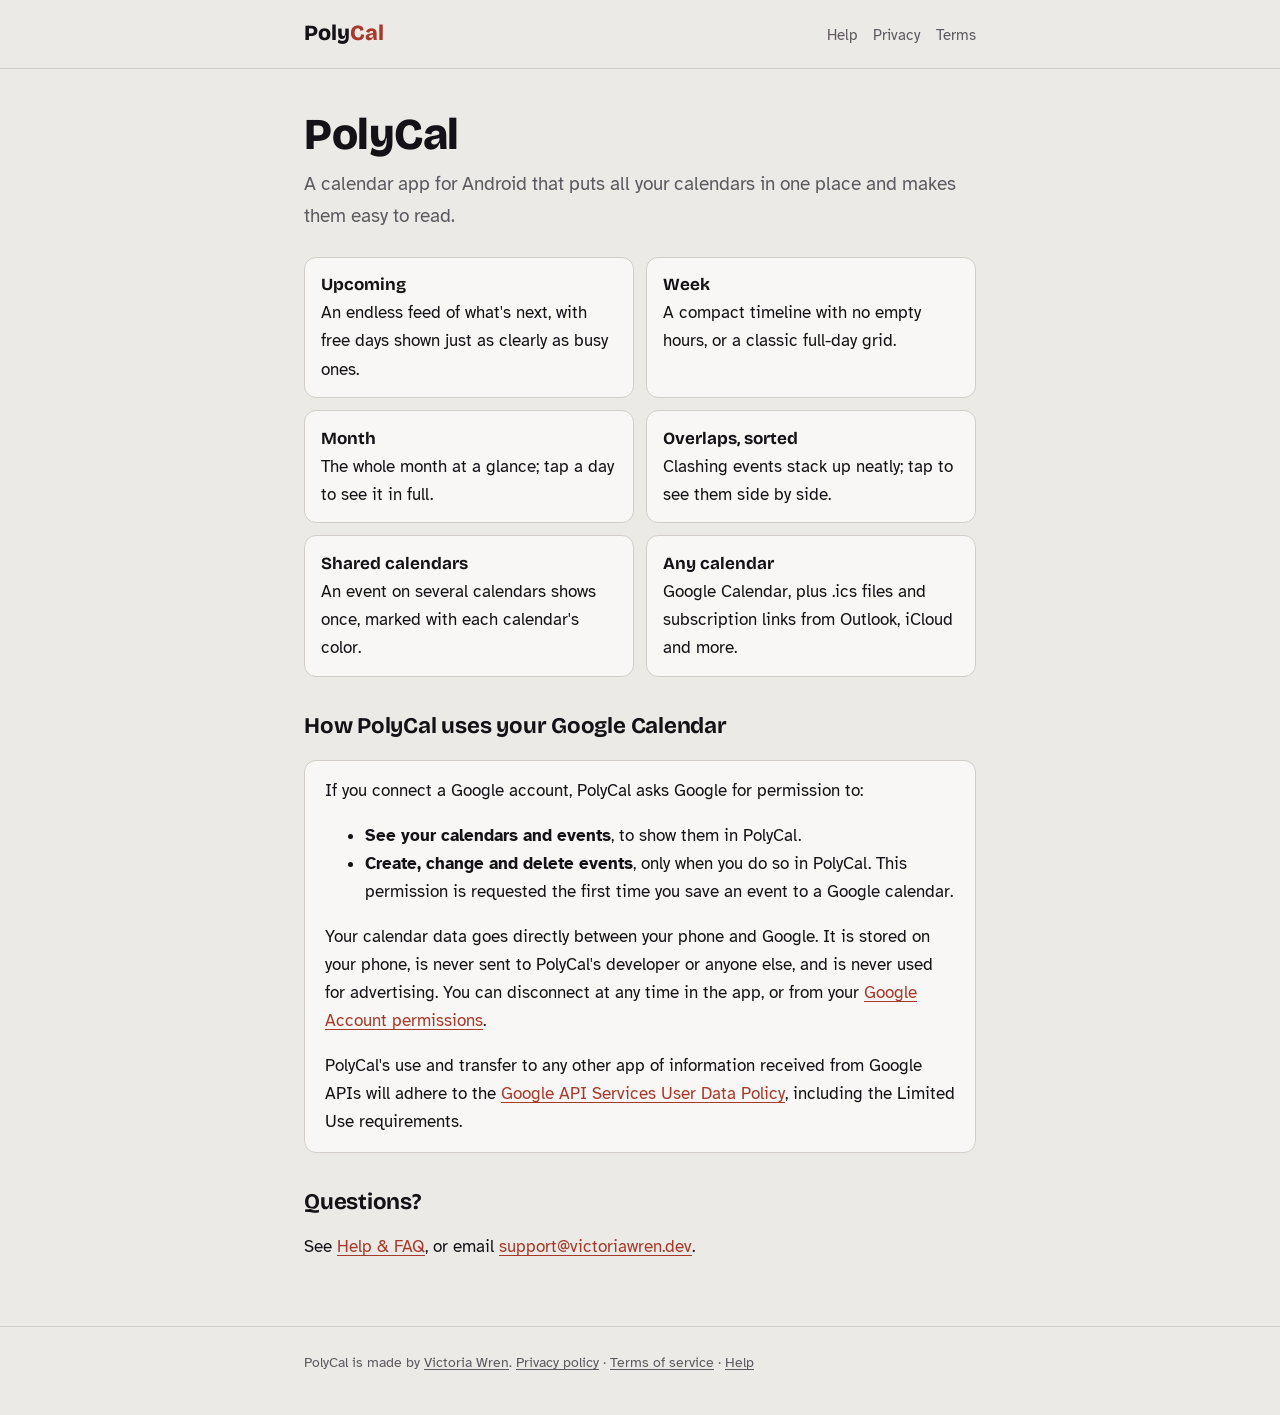
==== polycal/index.html @ 36992854 "Add PolyCal pages: homepage, privacy policy, terms, help Served at https://victoriawren.dev/polycal/" ====
<!doctype html>
<html lang="en">
<head>
<meta charset="utf-8">
<meta name="viewport" content="width=device-width, initial-scale=1">
<title>PolyCal | A calendar that's easy to read</title>
<meta name="description" content="PolyCal is a calendar app for Android that brings Google Calendar and any .ics calendar into one easy-to-read feed, week and month view.">
<link rel="canonical" href="https://victoriawren.dev/polycal/">
<meta name="color-scheme" content="light dark">
<link rel="icon" href="/favicon.svg" type="image/svg+xml">
<link rel="preconnect" href="https://fonts.googleapis.com">
<link rel="preconnect" href="https://fonts.gstatic.com" crossorigin>
<link rel="stylesheet" href="https://fonts.googleapis.com/css2?family=Bricolage+Grotesque:opsz,wght@12..96,700;12..96,800&family=Atkinson+Hyperlegible:ital,wght@0,400;0,700;1,400&family=IBM+Plex+Mono:wght@500&display=swap">
<link rel="stylesheet" href="style.css">
</head>
<body>
<header class="site"><div class="wrap">
  <a class="brand" href="./">Poly<span>Cal</span></a>
  <nav class="site">
    <a href="help/">Help</a>
    <a href="privacy/">Privacy</a>
    <a href="terms/">Terms</a>
  </nav>
</div></header>

<main><div class="wrap">
  <h1>PolyCal</h1>
  <p class="lede">A calendar app for Android that puts all your calendars in one place and makes them easy to read.</p>

  <ul class="features">
    <li><strong>Upcoming</strong>An endless feed of what's next, with free days shown just as clearly as busy ones.</li>
    <li><strong>Week</strong>A compact timeline with no empty hours, or a classic full-day grid.</li>
    <li><strong>Month</strong>The whole month at a glance; tap a day to see it in full.</li>
    <li><strong>Overlaps, sorted</strong>Clashing events stack up neatly; tap to see them side by side.</li>
    <li><strong>Shared calendars</strong>An event on several calendars shows once, marked with each calendar's color.</li>
    <li><strong>Any calendar</strong>Google Calendar, plus .ics files and subscription links from Outlook, iCloud and more.</li>
  </ul>

  <h2>How PolyCal uses your Google Calendar</h2>
  <div class="panel">
    <p>If you connect a Google account, PolyCal asks Google for permission to:</p>
    <ul>
      <li><strong>See your calendars and events</strong>, to show them in PolyCal.</li>
      <li><strong>Create, change and delete events</strong>, only when you do so in PolyCal. This permission is requested the first time you save an event to a Google calendar.</li>
    </ul>
    <p>Your calendar data goes directly between your phone and Google. It is stored on your phone, is never sent to PolyCal's developer or anyone else, and is never used for advertising. You can disconnect at any time in the app, or from your <a href="https://myaccount.google.com/permissions">Google Account permissions</a>.</p>
    <p>PolyCal's use and transfer to any other app of information received from Google APIs will adhere to the <a href="https://developers.google.com/terms/api-services-user-data-policy">Google API Services User Data Policy</a>, including the Limited Use requirements.</p>
  </div>

  <h2>Questions?</h2>
  <p>See <a href="help/">Help &amp; FAQ</a>, or email <a href="mailto:support@victoriawren.dev">support@victoriawren.dev</a>.</p>
</div></main>

<footer class="site"><div class="wrap">
  PolyCal is made by <a href="/">Victoria Wren</a>.
  <a href="privacy/">Privacy policy</a> · <a href="terms/">Terms of service</a> · <a href="help/">Help</a>
</div></footer>
</body>
</html>
---- polycal/style.css ----
/* PolyCal pages on victoriawren.dev: same type and colors as the main site. */
:root {
  --bg: #ECEAE7;
  --surface: #F8F7F5;
  --ink: #141216;
  --muted: #5E5960;
  --line: #D2CDC8;
  --accent: #A8392A;
  --on-accent: #FFFFFF;
  --font-display: "Bricolage Grotesque", system-ui, sans-serif;
  --font-body: "Atkinson Hyperlegible", system-ui, sans-serif;
  --font-mono: "IBM Plex Mono", ui-monospace, monospace;
  color-scheme: light;
}
@media (prefers-color-scheme: dark) {
  :root {
    --bg: #0F0E11; --surface: #1A181D; --ink: #EEEAE5; --muted: #A39DA2;
    --line: #2C2930; --accent: #E0674D; --on-accent: #141216;
    color-scheme: dark;
  }
}

* { box-sizing: border-box; }
html { -webkit-text-size-adjust: 100%; }
body {
  margin: 0;
  background: var(--bg);
  color: var(--ink);
  font-family: var(--font-body);
  font-size: 1.0625rem;
  line-height: 1.65;
}
a { color: var(--accent); text-underline-offset: 0.15em; }
a:hover { text-decoration-thickness: 2px; }

.wrap { max-width: 44rem; margin: 0 auto; padding: 0 1rem; }

header.site {
  border-bottom: 1px solid var(--line);
  padding: 1rem 0;
}
header.site .wrap {
  display: flex; flex-wrap: wrap; gap: 0.5rem 1.25rem;
  align-items: baseline; justify-content: space-between;
}
.brand {
  font-family: var(--font-display); font-weight: 800; font-size: 1.35rem;
  color: var(--ink); text-decoration: none;
}
.brand span { color: var(--accent); }
nav.site { display: flex; flex-wrap: wrap; gap: 0.25rem 1rem; font-size: 0.95rem; }
nav.site a { color: var(--muted); text-decoration: none; }
nav.site a:hover, nav.site a[aria-current="page"] { color: var(--ink); text-decoration: underline; }

main { padding: 2.5rem 0 3rem; }
h1, h2, h3 { font-family: var(--font-display); line-height: 1.2; letter-spacing: -0.01em; }
h1 { font-size: clamp(2rem, 6vw, 2.75rem); font-weight: 800; margin: 0 0 0.5rem; }
h2 { font-size: 1.4rem; font-weight: 700; margin: 2.25rem 0 0.5rem; }
h3 { font-size: 1.1rem; font-weight: 700; margin: 1.5rem 0 0.25rem; }
.lede { font-size: 1.2rem; color: var(--muted); margin: 0 0 1.5rem; }
.meta { color: var(--muted); font-size: 0.95rem; }
code { font-family: var(--font-mono); font-size: 0.9em; }

.panel {
  background: var(--surface);
  border: 1px solid var(--line);
  border-radius: 12px;
  padding: 1rem 1.25rem;
  margin: 1.25rem 0;
}
.panel > :first-child { margin-top: 0; }
.panel > :last-child { margin-bottom: 0; }

.features { display: grid; gap: 0.75rem; grid-template-columns: repeat(auto-fit, minmax(15rem, 1fr)); padding: 0; list-style: none; }
.features li { background: var(--surface); border: 1px solid var(--line); border-radius: 12px; padding: 0.85rem 1rem; }
.features strong { display: block; font-family: var(--font-display); }

table { width: 100%; border-collapse: collapse; margin: 1rem 0; font-size: 0.97rem; }
th, td { text-align: left; vertical-align: top; padding: 0.55rem 0.6rem; border-bottom: 1px solid var(--line); }
th { font-family: var(--font-display); }
.table-scroll { overflow-x: auto; }

details { border-bottom: 1px solid var(--line); padding: 0.75rem 0; }
summary { cursor: pointer; font-weight: 700; }
details[open] summary { margin-bottom: 0.5rem; }

footer.site { border-top: 1px solid var(--line); padding: 1.5rem 0 2.5rem; color: var(--muted); font-size: 0.9rem; }
footer.site a { color: var(--muted); }
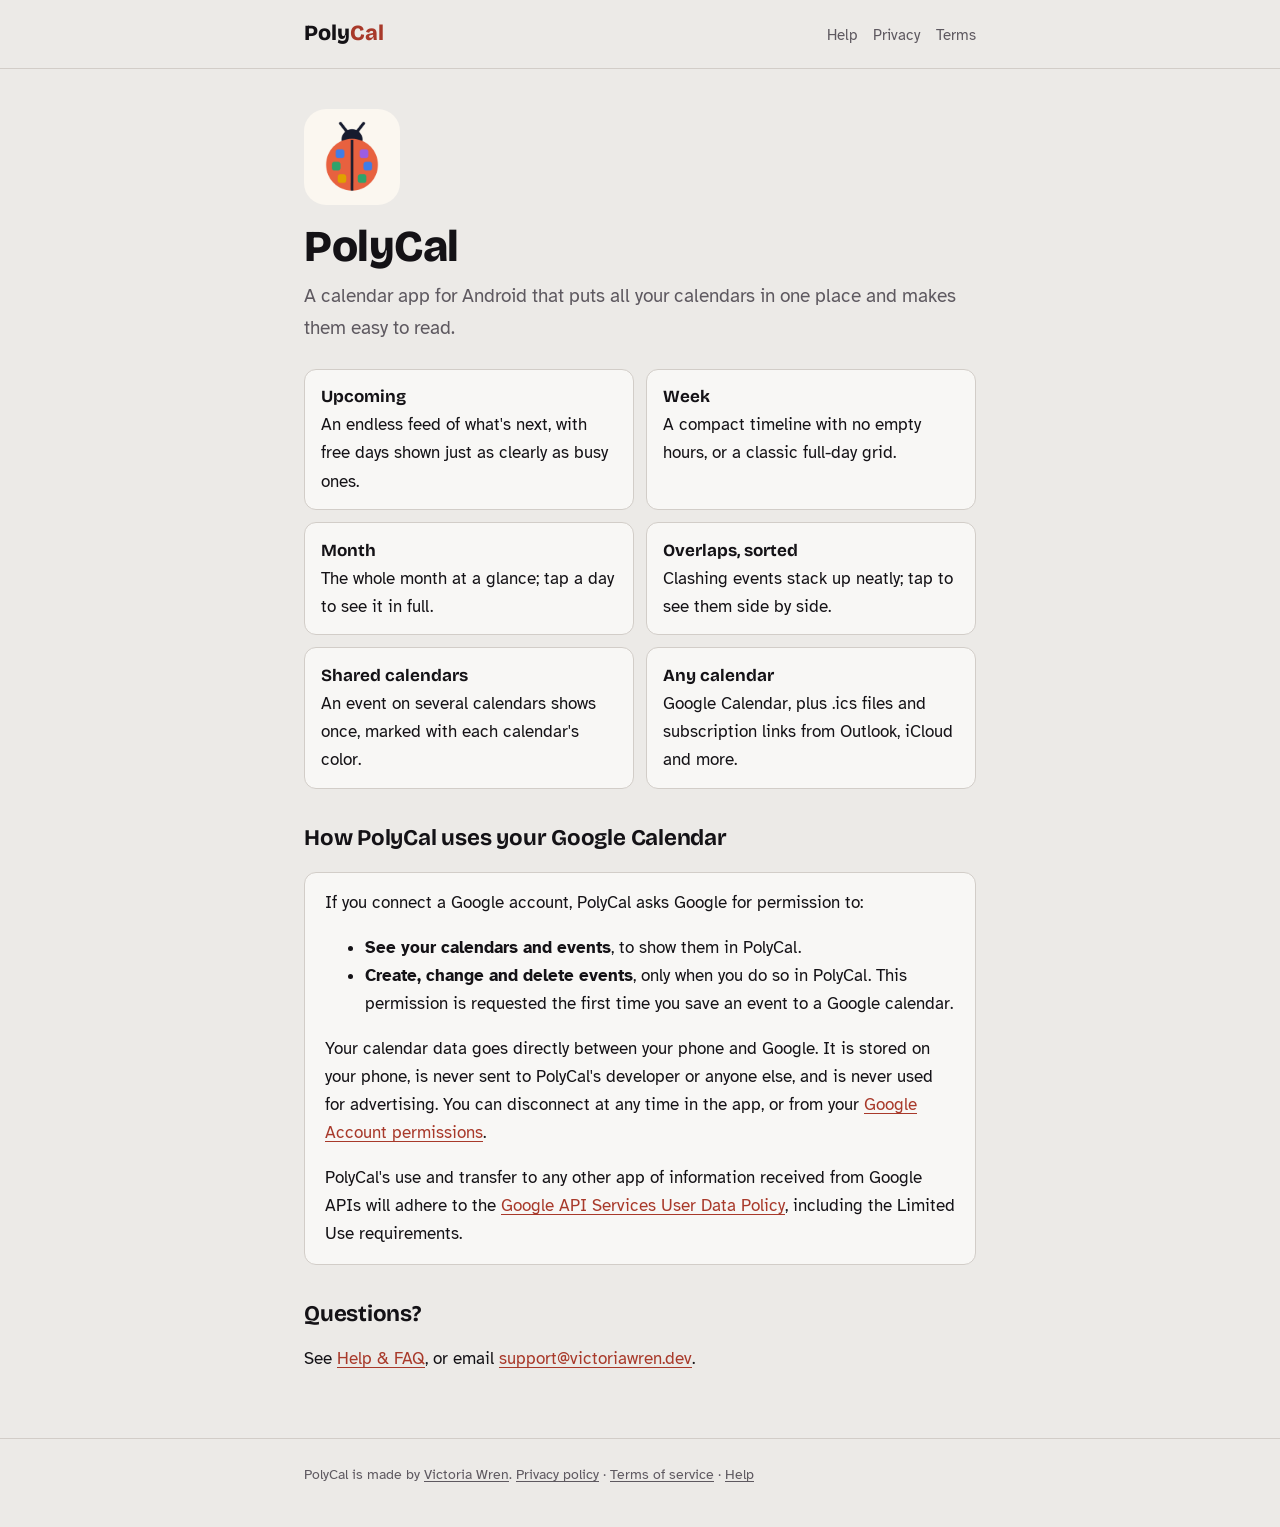
==== commit 64b4d00b: "PolyCal: ladybug favicon and homepage logo Co-Authored-By: Claude Opus 5.5 <noreply@anthropic.com>" ====
--- a/polycal/index.html
+++ b/polycal/index.html
@@ -7,7 +7,8 @@
 <meta name="description" content="PolyCal is a calendar app for Android that brings Google Calendar and any .ics calendar into one easy-to-read feed, week and month view.">
 <link rel="canonical" href="https://victoriawren.dev/polycal/">
 <meta name="color-scheme" content="light dark">
-<link rel="icon" href="/favicon.svg" type="image/svg+xml">
+<link rel="icon" href="favicon.svg" type="image/svg+xml">
+<link rel="apple-touch-icon" href="logo.png">
 <link rel="preconnect" href="https://fonts.googleapis.com">
 <link rel="preconnect" href="https://fonts.gstatic.com" crossorigin>
 <link rel="stylesheet" href="https://fonts.googleapis.com/css2?family=Bricolage+Grotesque:opsz,wght@12..96,700;12..96,800&family=Atkinson+Hyperlegible:ital,wght@0,400;0,700;1,400&family=IBM+Plex+Mono:wght@500&display=swap">
@@ -24,6 +25,7 @@
 </div></header>
 
 <main><div class="wrap">
+  <img src="logo.png" alt="" width="96" height="96" style="border-radius:22px;display:block;margin:0 0 1rem">
   <h1>PolyCal</h1>
   <p class="lede">A calendar app for Android that puts all your calendars in one place and makes them easy to read.</p>
 
